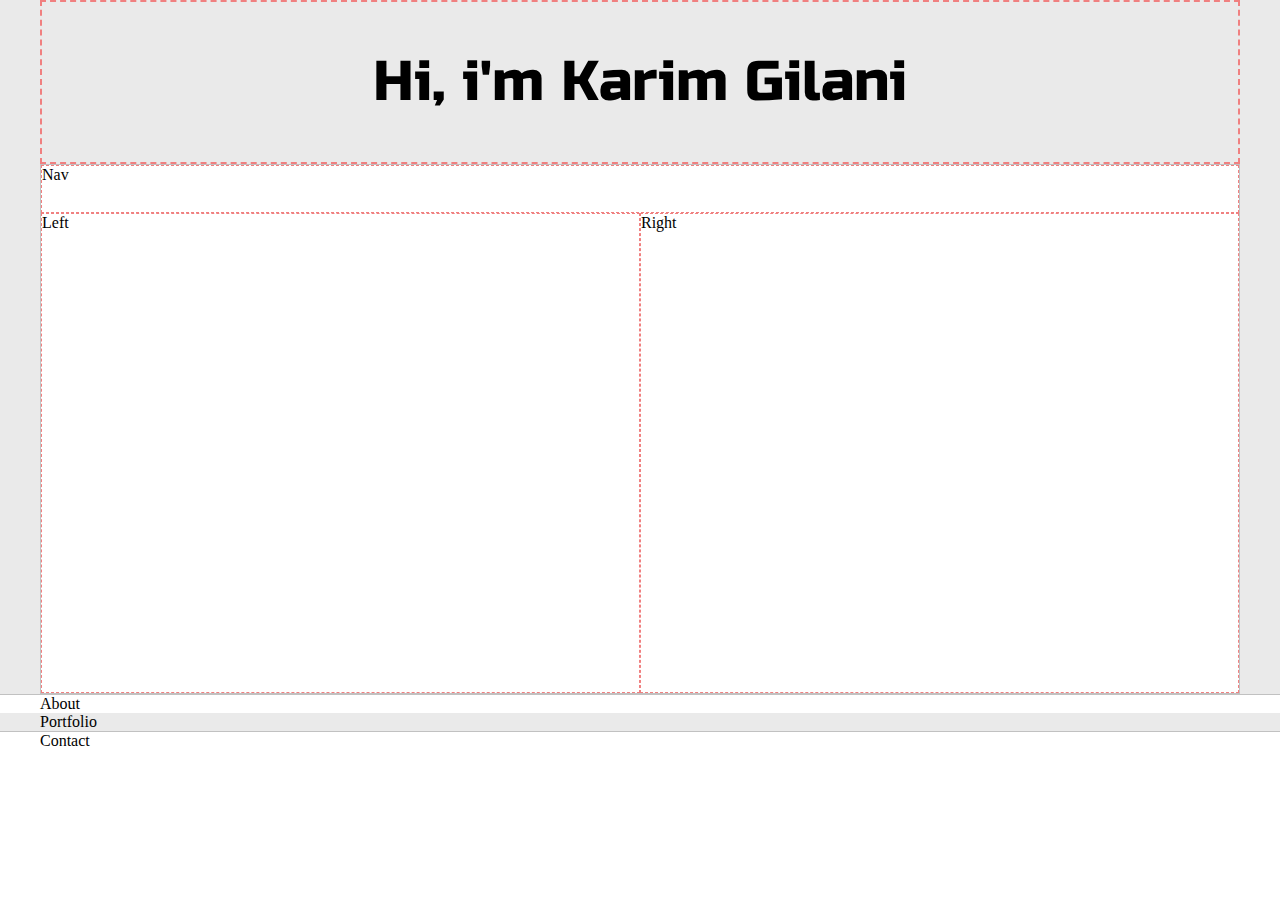
==== index.html @ 6370fdde "Building static portfolio website" ====
<!DOCTYPE html PUBLIC "-//W3C//DTD XHTML 1.0 Transitional//EN" "http://www.w3.org/TR/xhtml1/DTD/xhtml1-transitional.dtd">
<html xmlns="http://www.w3.org/1999/xhtml">
<head>
<meta http-equiv="Content-Type" content="text/html; charset=utf-8" />
<title>Karim Gilani</title>
<link rel="stylesheet" href="default.css" type="text/css" />
<link href="https://fonts.googleapis.com/css2?family=Russo+One&display=swap" rel="stylesheet">
<link href="https://fonts.googleapis.com/css2?family=Roboto+Mono:wght@500&family=Russo+One&display=swap" rel="stylesheet">
</head>

<body>

<section class="s1">
	<div class="main-container">
		<div class="greeding-wrapper">
			<h1>Hi, i'm Karim Gilani</h1>
		</div>
       	<div class="intro-wrapper">
        	<div class="nav-wrapper">
            	Nav
        	</div>
            <div class="left-column">
            	Left
        	</div>
            <div class="right-column">
            	Right
        	</div>
        </div>

	</div>
</section>

<section class="s2">
	<div class="main-container">
		About
	</div>
</section>


<section class="s1">
	<div class="main-container">
		Portfolio
	</div>
</section>



<section class="s2">
	<div class="main-container">
		Contact
	</div>
</section>

</body>
</html>
---- default.css ----
@charset "utf-8";
/* CSS Document */



:root{
	--mainColor:#eaeaea;
	--secondaryColor:#fff;
	--borderColor:#c1c1c1;
	--mainText:black;
	--secondaryText:#4b5156;}

body {
	padding:0px;
	margin:0px;}
	



h1,h2,h3,h4,h5,h6,strong {
	color:var(--mainText);
	font-family: 'Russo One', sans-serif;
	font-weight:500;
	
	}
	
a{
	color:#17a2b8;
	text-decoration:none;
}

ul {
	list-style:none;}
	
h1{font-size:56px;}
h2{font-size:36px;}
h3{font-size:28px;}
h4{font-size:24px;}
h5{font-size:20px;}
h6{font-size:16px;}


p,li,span,label,input,textarea{
	
		color:var(--secondaryText);
		font-family: 'Roboto Mono', monospace;
}

.s1 {
	background-color:var(--mainColor);
	border-bottom:1px solid var(--borderColor);
	overflow:auto;
	}

.s2 {
	background-color:var(--secondaryColor);
	border-bottom:var(--borderColor);
	overflow:auto;

	}
	
.main-container {
	width:1200px;
	margin:0 auto;
}

.greeding-wrapper{
	display:grid;
	border:2px dashed lightcoral;
	min-height:10em;
	text-align:center;
	align-content:center;}
	
.intro-wrapper {
	background-color:var(--secondaryColor);
	border:1px solid var(--borderColor);
	display:grid;
	grid-template-columns:1fr 1fr;
	grid-template-rows:3em 30em;
	grid-template-areas:
	'nav-wrapper nav-wrapper'
	'left-column right-column'
	;	
	}
	
.nav-wrapper{
	grid-area:nav-wrapper;
	border:1px dashed lightcoral;
	 
	}
.left-column{
	grid-area:left-column;
	border:1px dashed lightcoral; 
}
.right-column{
	grid-area:right-column;
	border:1px dashed lightcoral; 
}


@media screen and (max-width:1200px){
.main-container {
	width:95%;
}
	
	
	}
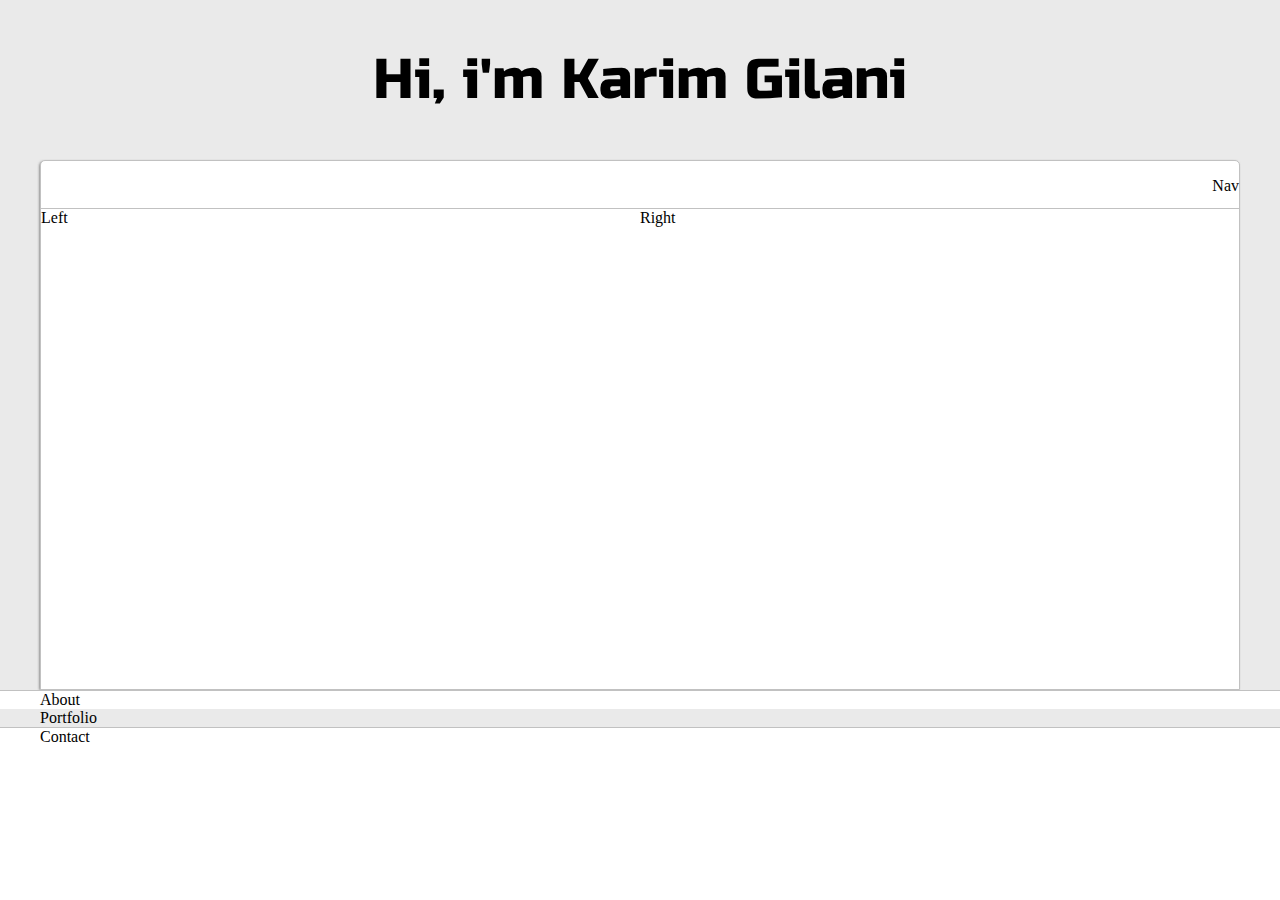
==== commit eabef808: "updates" ====
--- a/index.html
+++ b/index.html
@@ -17,7 +17,17 @@
 		</div>
        	<div class="intro-wrapper">
         	<div class="nav-wrapper">
-            	Nav
+            	<div class="dots-wrapper">
+                	<div class="dot-1">
+                    </div>
+                    <div class="dot-2">
+                    </div>
+                    <div class="dot-3">
+                    </div>
+                </div>
+                <ul id="navigation">
+                	Nav
+                </ul>
         	</div>
             <div class="left-column">
             	Left
--- a/default.css
+++ b/default.css
@@ -66,7 +66,6 @@
 
 .greeding-wrapper{
 	display:grid;
-	border:2px dashed lightcoral;
 	min-height:10em;
 	text-align:center;
 	align-content:center;}
@@ -80,21 +79,26 @@
 	grid-template-areas:
 	'nav-wrapper nav-wrapper'
 	'left-column right-column'
-	;	
+	;
+	border-radius:5px 5px 0 0;
+	-webkit-box-shadow:-1px 1px 3px -1px rgba(0,0,0,0.75);	
+	-moz-box-shadow:-1px 1px 3px -1px rgba(0,0,0,0.75);	
+	box-shadow:-1px 1px 3px -1px rgba(0,0,0,0.75);	
+
 	}
 	
 .nav-wrapper{
 	grid-area:nav-wrapper;
-	border:1px dashed lightcoral;
+	border-bottom:1px solid var(--borderColor);
+	display:flex;
+	justify-content:space-between;
 	 
 	}
 .left-column{
 	grid-area:left-column;
-	border:1px dashed lightcoral; 
 }
 .right-column{
 	grid-area:right-column;
-	border:1px dashed lightcoral; 
 }
 
 
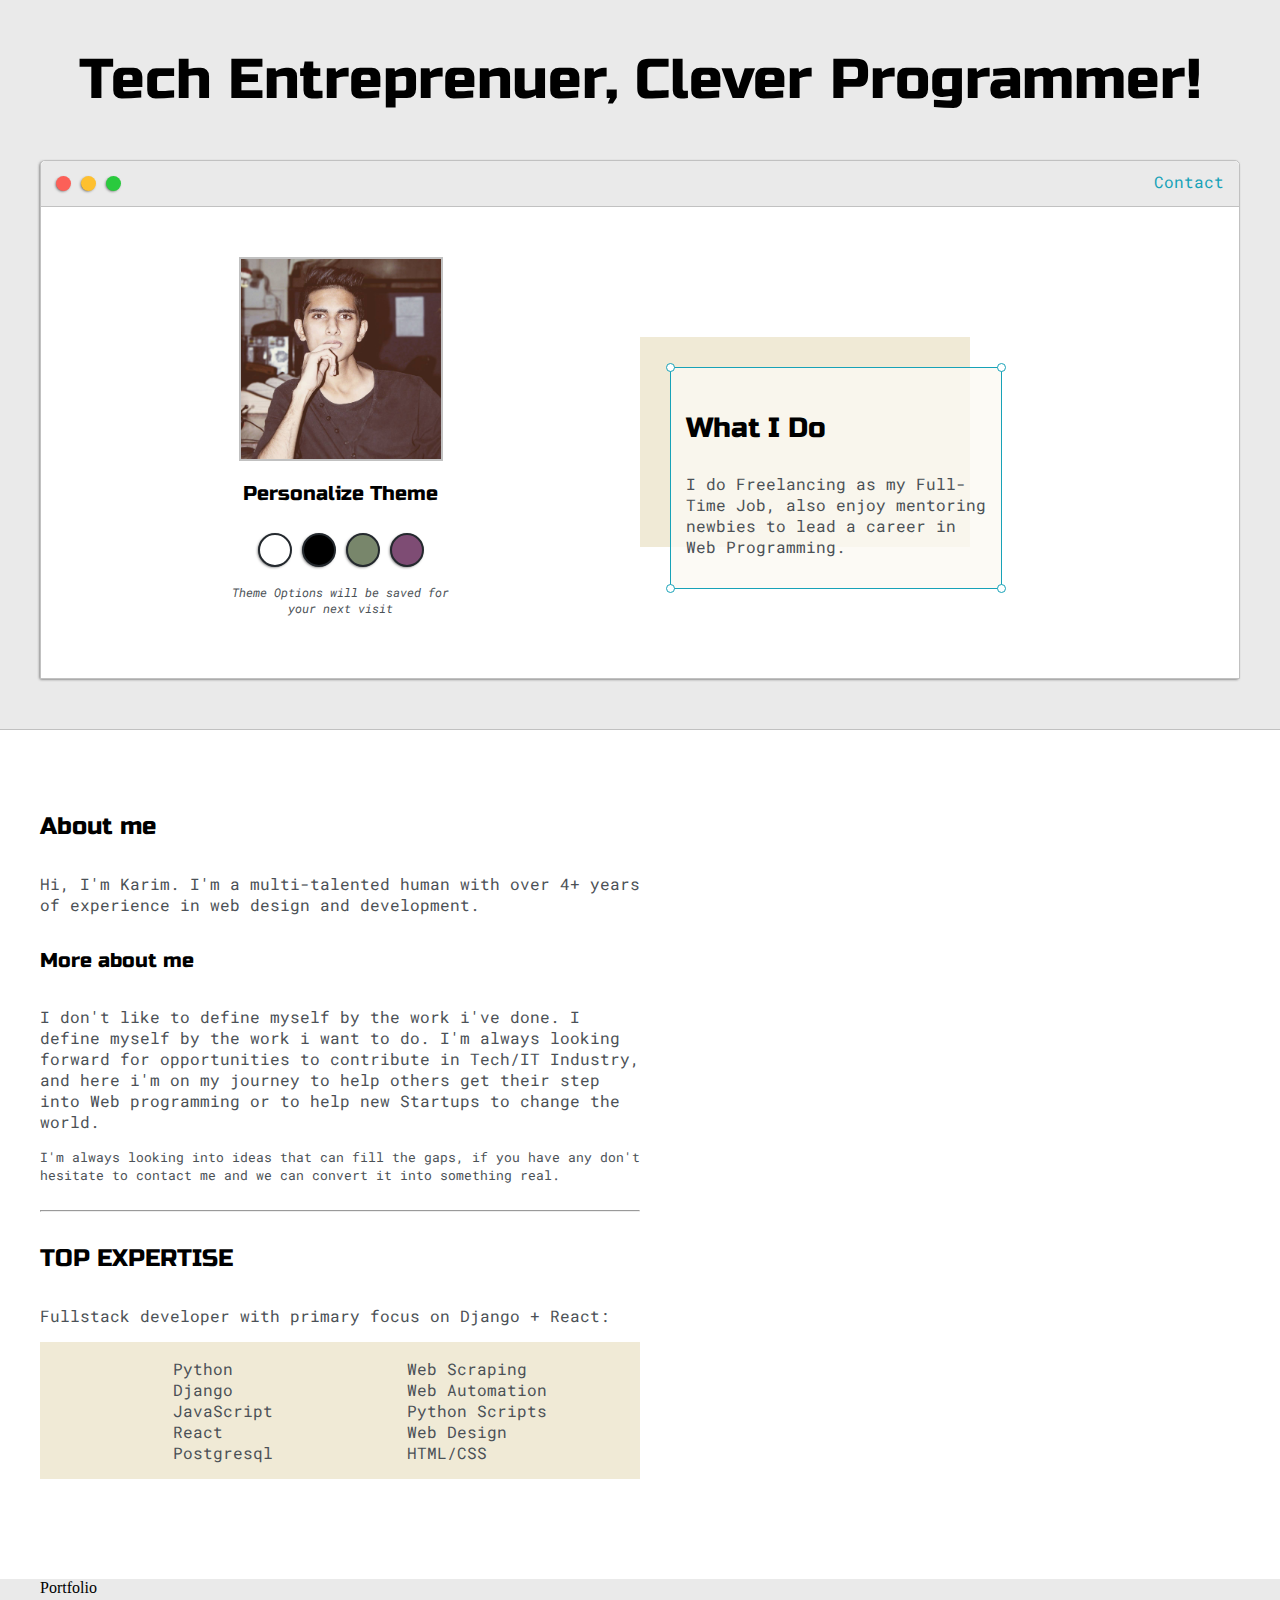
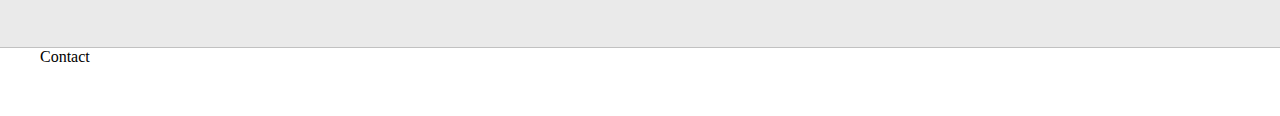
==== commit c4107ab2: "update" ====
--- a/index.html
+++ b/index.html
@@ -13,27 +13,46 @@
 <section class="s1">
 	<div class="main-container">
 		<div class="greeding-wrapper">
-			<h1>Hi, i'm Karim Gilani</h1>
+			<h1>Tech Entreprenuer, Clever Programmer!</h1>
 		</div>
        	<div class="intro-wrapper">
         	<div class="nav-wrapper">
             	<div class="dots-wrapper">
-                	<div class="dot-1">
+                	<div id="dot-1" class="browser-dot">
                     </div>
-                    <div class="dot-2">
+                    <div id="dot-2" class="browser-dot">
                     </div>
-                    <div class="dot-3">
+                    <div id="dot-3" class="browser-dot">
                     </div>
                 </div>
                 <ul id="navigation">
-                	Nav
+                	<li>
+                    	<a href="#">Contact</a>
+                    </li>
                 </ul>
         	</div>
             <div class="left-column">
-            	Left
+            	<img src="Images/profile picture.jpg" id="profile-pic" />
+                <h5 style="text-align:center; line-height:0;">Personalize Theme</h5>
+                <div id="theme-settings">
+                	<div id="light-mode" class="theme-dot"></div>
+                    <div id="blue-mode" class="theme-dot"></div>
+                    <div id="green-mode" class="theme-dot"></div>
+                    <div id="purple-mode" class="theme-dot"></div>
+                </div>
+                <p id="settings-note">Theme Options will be saved for <br /> your next visit</p>
         	</div>
             <div class="right-column">
-            	Right
+            	<div id="preview-shadow">
+            		<div id="preview">
+                		<div id="corner-tl" class="corner"></div>
+                		<div id="corner-tr" class="corner"></div>
+                		<h3>What I Do</h3>
+                		<p>I do Freelancing as my Full-Time Job, also enjoy mentoring newbies to lead a career in Web Programming.</p>
+                		<div id="corner-br" class="corner"></div>
+                		<div id="corner-bl" class="corner"></div>
+                	</div>
+                </div>
         	</div>
         </div>
 
@@ -42,7 +61,46 @@
 
 <section class="s2">
 	<div class="main-container">
-		About
+		<div class="about-wrapper">
+        	<div class="about-me">
+            <h4>About me</h4>
+            <p>Hi, I'm Karim. I'm a multi-talented human with over 4+ years of experience in web design and development.</p>
+            <h5>More about me</h5>
+            <p>I don't like to define myself by the work i've done. I define myself by the work i want to do. 
+            I'm always looking forward for opportunities to contribute in Tech/IT Industry, and here i'm on my journey to help 
+            others get their step into Web programming or to help new Startups to change the world.</p>
+            <small>I'm always looking into ideas that can fill the gaps, if you have any don't hesitate to contact me and we 
+            can convert it into something real.</small>
+            
+            <br />
+            <br />
+            <hr />
+            <h4>TOP EXPERTISE</h4>
+            <p>Fullstack developer with primary focus on Django + React: </p>
+            <div id="skills">
+            	<ul>
+            		<li>Python</li>
+            		<li>Django</li>
+            		<li>JavaScript</li>
+            		<li>React</li>
+            		<li>Postgresql</li>
+            	</ul>
+            	
+                <ul>
+            		<li>Web Scraping</li>
+            		<li>Web Automation</li>
+            		<li>Python Scripts</li>
+            		<li>Web Design</li>
+            		<li>HTML/CSS </li>
+            	</ul>
+                
+            </div>
+        	</div>
+            
+            <div class="hire-me">
+            
+            </div>
+        </div>
 	</div>
 </section>
 
--- a/default.css
+++ b/default.css
@@ -8,7 +8,11 @@
 	--secondaryColor:#fff;
 	--borderColor:#c1c1c1;
 	--mainText:black;
-	--secondaryText:#4b5156;}
+	--secondaryText:#4b5156;
+	--dotBorder:#24292e;
+	--previewBg:rgb(251,249,243,0.8);
+	--previewShadow:#f0ead6;
+	}
 
 body {
 	padding:0px;
@@ -40,7 +44,7 @@
 h6{font-size:16px;}
 
 
-p,li,span,label,input,textarea{
+p,li,span,label,input,textarea,small{
 	
 		color:var(--secondaryText);
 		font-family: 'Roboto Mono', monospace;
@@ -62,6 +66,7 @@
 .main-container {
 	width:1200px;
 	margin:0 auto;
+	padding-bottom:50px;
 }
 
 .greeding-wrapper{
@@ -75,7 +80,6 @@
 	border:1px solid var(--borderColor);
 	display:grid;
 	grid-template-columns:1fr 1fr;
-	grid-template-rows:3em 30em;
 	grid-template-areas:
 	'nav-wrapper nav-wrapper'
 	'left-column right-column'
@@ -92,14 +96,142 @@
 	border-bottom:1px solid var(--borderColor);
 	display:flex;
 	justify-content:space-between;
+	background-color:var(--mainColor);
+	border-radius:5px 5px 0 0;
+
 	 
 	}
+#navigation {
+	margin:0px;
+	padding:10px;}
+	
+#navigation li {
+	display:inline-block;
+	margin-right:5px;
+	margin-left:5px;}
+	
+.dots-wrapper {
+	display:flex;
+	padding:10px;}
+	
+.browser-dot {
+	background-color:#000;
+	height:15px;
+	width:15px;
+	border-radius:50%;
+	margin:5px;
+	-webkit-box-shadow:-1px 1px 3px -1px rgba(0,0,0,0.75);	
+	-moz-box-shadow:-1px 1px 3px -1px rgba(0,0,0,0.75);	
+	box-shadow:-1px 1px 3px -1px rgba(0,0,0,0.75);
+	
+	}
+	
+#dot-1{background-color:#FC6058;}
+#dot-2{background-color:#FEC02F;}
+#dot-3{background-color:#2ACA3E;}
+
+
+
 .left-column{
 	grid-area:left-column;
+	padding-top:50px;
+	padding-bottom:50px;
 }
 .right-column{
 	grid-area:right-column;
-}
+	display:grid;
+	align-content:center;
+	padding-top:50px;
+	padding-bottom:50px;
+}
+#preview-shadow{
+	
+	background-color:var(--previewShadow);
+	width:300px;
+	height:180px;
+	padding-left:30px;
+	padding-top:30px;}
+
+#preview {
+	width:300px;
+	border:1.5px solid #17a2b8;
+	background-color:var(--previewBg);
+	padding:15px;
+	position:relative;}
+	
+.corner {
+	height:7px;
+	width:7px;
+	border-radius:50%;
+	border:1.5px solid #17a2b8;
+	background-color:#fff;
+	position:absolute;
+	}
+	
+#corner-tl{
+	top:-5px;
+	left:-5px;}
+	
+#corner-tr{
+	top:-5px;
+	right:-5px;}
+	
+#corner-br{
+	bottom:-5px;
+	right:-5px;}
+	
+#corner-bl{
+	bottom:-5px;
+	left:-5px;}
+
+
+#profile-pic {
+	height:200px;
+	width:200px;
+	object-fit:cover;
+	border:2px solid var(--borderColor);
+	display:block;
+	margin:0 auto;}
+
+#theme-settings {
+	display:flex;
+	justify-content:center;}
+
+.theme-dot {
+	height:30px;
+	width:30px;
+	border-radius:50%;
+	-webkit-box-shadow:-1px 1px 3px -1px rgba(0,0,0,0.75);	
+	-moz-box-shadow:-1px 1px 3px -1px rgba(0,0,0,0.75);	
+	box-shadow:-1px 1px 3px -1px rgba(0,0,0,0.75);
+	cursor:pointer;
+	background-color:black;
+	margin:5px;
+	border:2px solid var(--dotBorder);}
+	
+.theme-dot:hover {
+	border-width:5px;}
+	
+#light-mode {background-color:#fff;}
+#bue-mode {background-color:#192734;}
+#green-mode {background-color:#78866b;}
+#purple-mode {background-color:#7E4C74;}
+
+#settings-note {
+	font-size:12px;
+	font-style:italic;
+	text-align:center;}
+
+.about-wrapper{
+	display:grid;
+	grid-template-columns:repeat(auto-fit, minmax(320px, 1fr));
+	padding-top:50px;
+	padding-bottom:50px;}
+	
+#skills {
+	display:flex;
+	justify-content:space-evenly;
+	background-color:var(--previewShadow);}
 
 
 @media screen and (max-width:1200px){
@@ -110,5 +242,22 @@
 	
 	}
 	
+@media screen and (max-width:800px){
+.intro-wrapper {
+	
+	grid-template-columns:1fr;
+	grid-template-areas:
+	'nav-wrapper'
+	'left-column'
+	'right-column'
+	;
+	
+	}
+.right-column {
+	justify-content:center;}
+	
+	
+	}
+	
 	
 	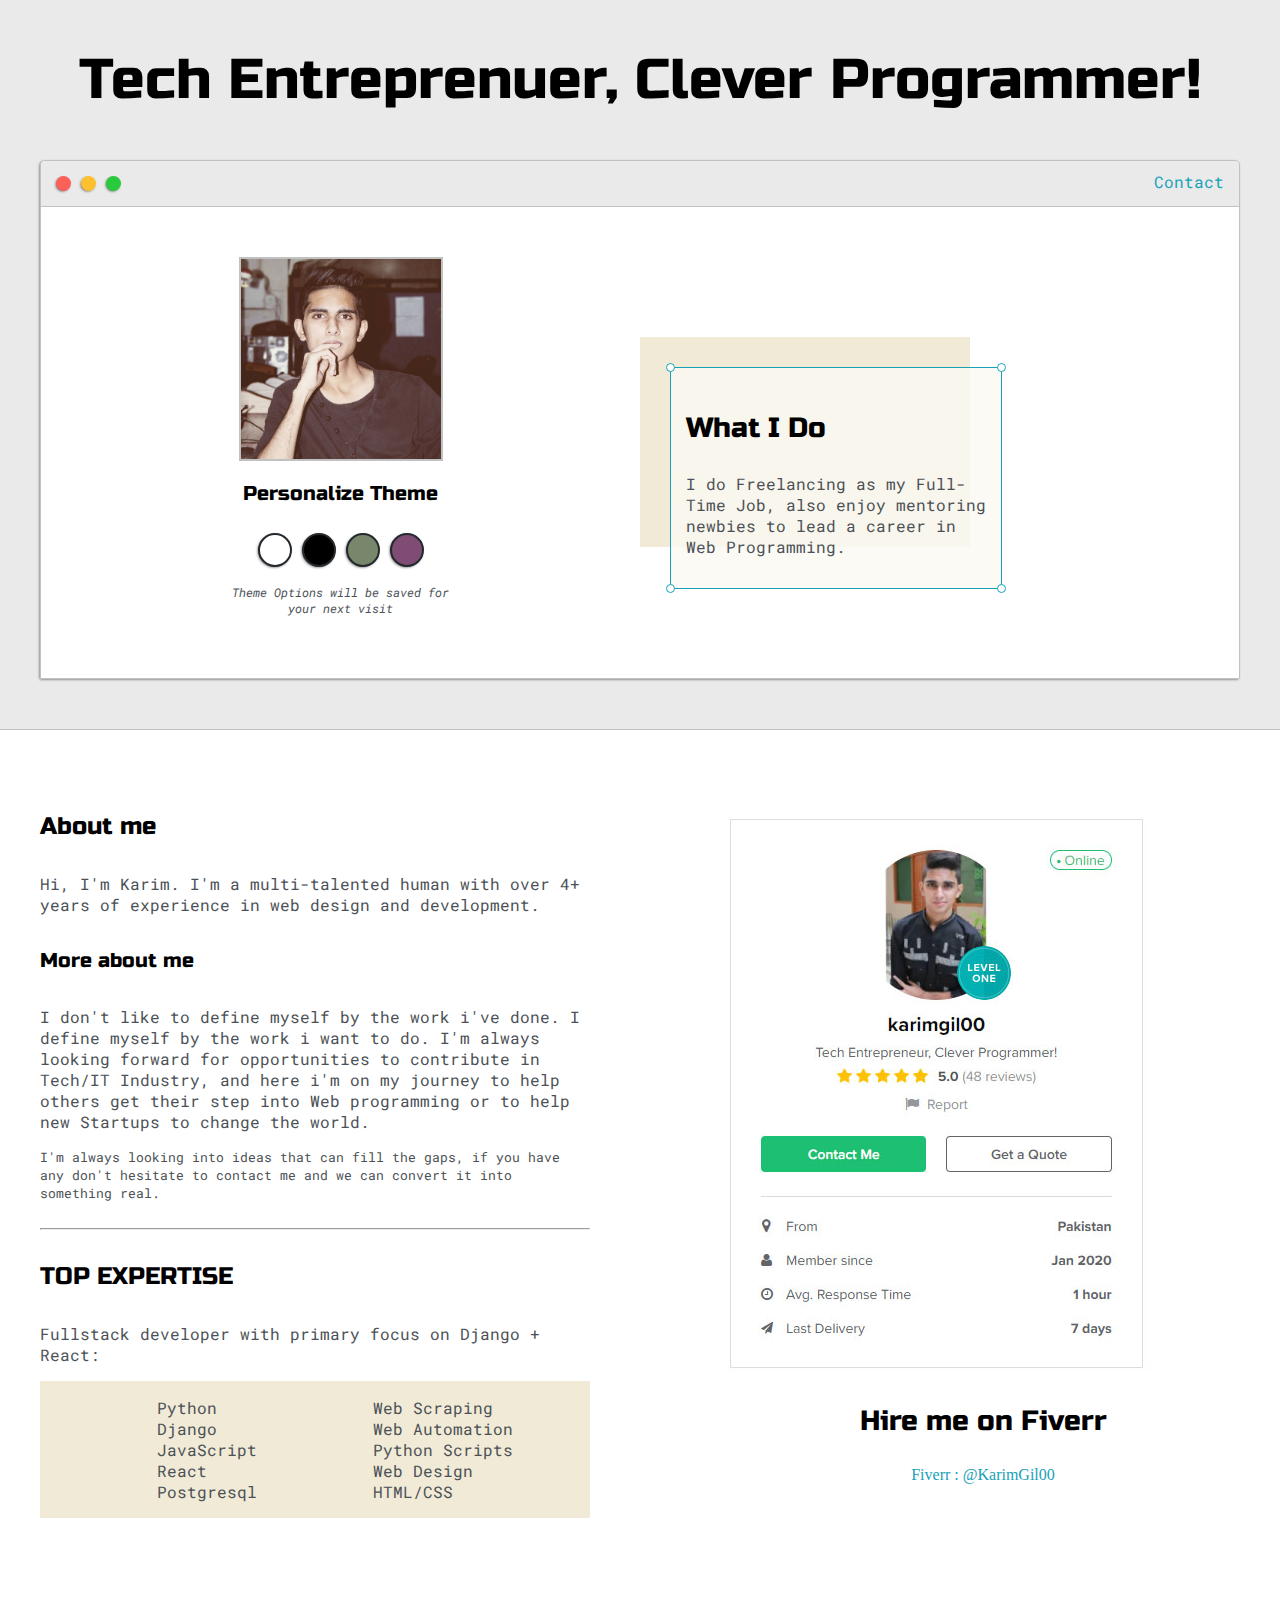
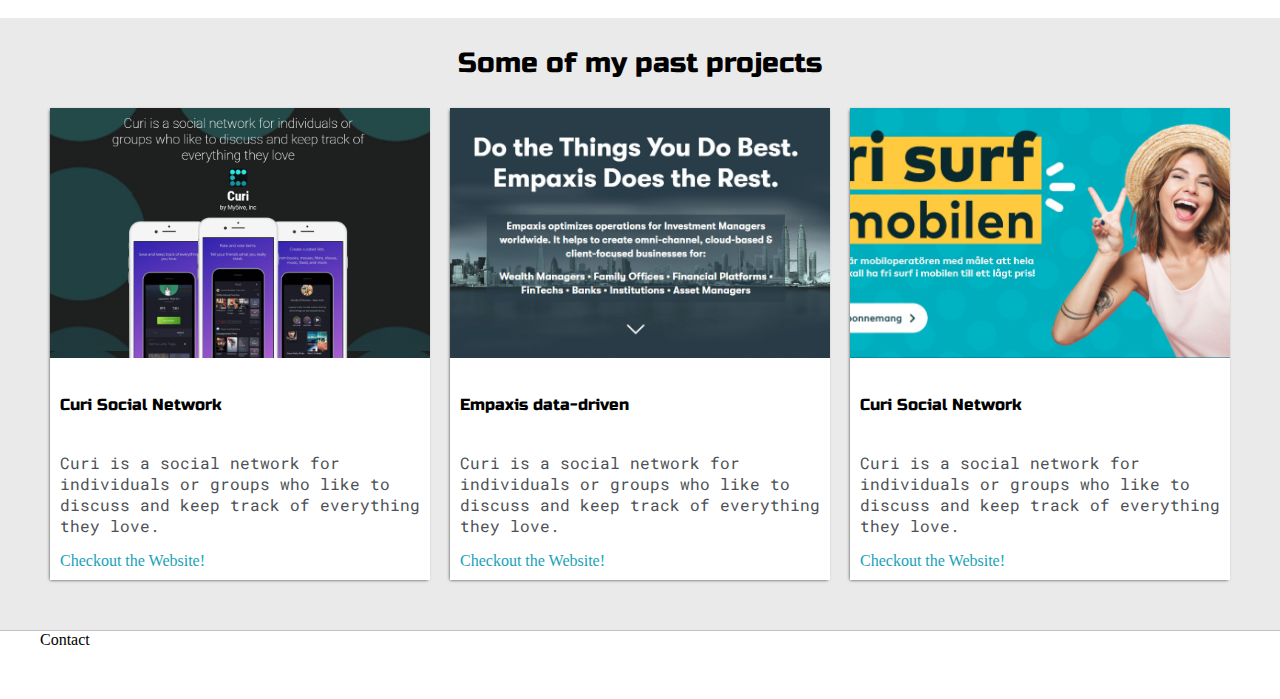
==== commit 0b417e6e: "update" ====
--- a/index.html
+++ b/index.html
@@ -98,7 +98,9 @@
         	</div>
             
             <div class="hire-me">
-            
+            <img src="Images/fiverr profile.jpg" id="hire-image" />
+            <h3>Hire me on Fiverr</h3>
+            <a target="_blank" href="https://www.fiverr.com/karimgil00">Fiverr : @KarimGil00</a>
             </div>
         </div>
 	</div>
@@ -107,7 +109,39 @@
 
 <section class="s1">
 	<div class="main-container">
-		Portfolio
+        <h3 style="text-align:center">Some of my past projects</h3>
+
+		<div class="post-wrapper">
+        	<div class="post">
+            	<img src="Images/Portfolio 1.jpg" class="thumbnail" />
+            	<div class="post-preview">
+                <h6 class="post-title">Curi Social Network</h6>
+                <p class="post-intro">Curi is a social network for individuals or groups who like to discuss and keep track of everything they love.</p>
+                <a href="">Checkout the Website!</a>
+                </div>
+            </div>
+            
+            <div class="post">
+            	<img src="Images/Portfolio 2.jpg" class="thumbnail" />
+            	<div class="post-preview">
+                <h6 class="post-title">Empaxis data-driven</h6>
+                <p class="post-intro">Curi is a social network for individuals or groups who like to discuss and keep track of everything they love.</p>
+               	<a href="">Checkout the Website!</a>
+
+                </div>
+            </div>
+            
+            <div class="post">
+            	<img src="Images/Portfolio 3.jpg" class="thumbnail" />
+            	<div class="post-preview">
+                <h6 class="post-title">Curi Social Network</h6>
+                <p class="post-intro">Curi is a social network for individuals or groups who like to discuss and keep track of everything they love.</p>
+				<a href="">Checkout the Website!</a>
+
+                </div>
+            </div>
+            
+        </div>
 	</div>
 </section>
 
--- a/default.css
+++ b/default.css
@@ -226,13 +226,40 @@
 	display:grid;
 	grid-template-columns:repeat(auto-fit, minmax(320px, 1fr));
 	padding-top:50px;
-	padding-bottom:50px;}
+	padding-bottom:50px;
+	gap:100px;}
 	
 #skills {
 	display:flex;
 	justify-content:space-evenly;
 	background-color:var(--previewShadow);}
 
+.hire-me {display:grid;
+align-content:center;
+text-align:center;
+margin-left:4vh;}
+
+.post-wrapper{
+	display:grid;
+	grid-template-columns:repeat(auto-fit,380px);
+	gap:20px;
+	justify-content:center;
+	}
+.post {
+	background-color:#FFF;
+	-webkit-box-shadow:-1px 1px 3px -1px rgba(0,0,0,0.75);	
+	-moz-box-shadow:-1px 1px 3px -1px rgba(0,0,0,0.75);	
+	box-shadow:-1px 1px 3px -1px rgba(0,0,0,0.75);}
+	
+.post-preview {
+	margin:10px;}
+
+
+.thumbnail {
+	height:250px;
+	width:100%;
+	display:block;
+	object-fit:cover;}
 
 @media screen and (max-width:1200px){
 .main-container {
@@ -256,6 +283,9 @@
 .right-column {
 	justify-content:center;}
 	
+..post-wrapper{
+	grid-template-columns:1fr;
+	}
 	
 	}
 	
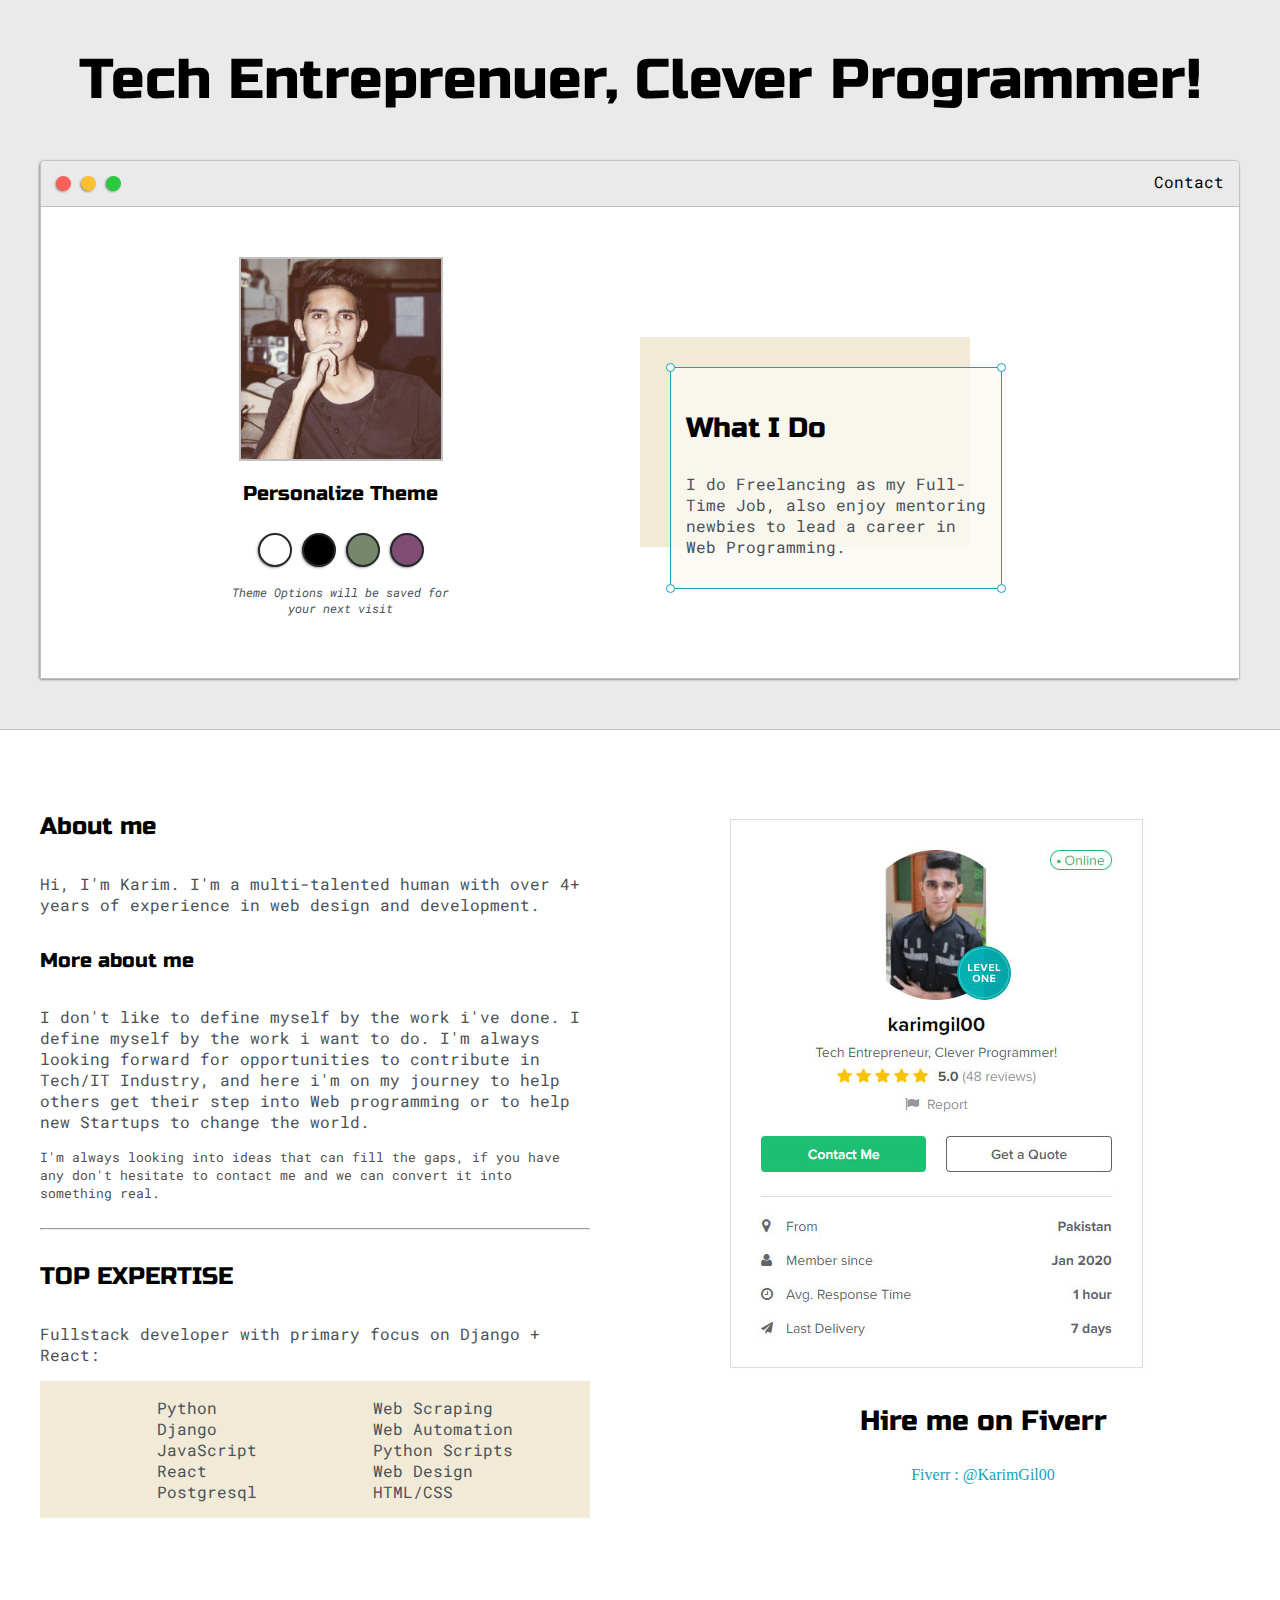
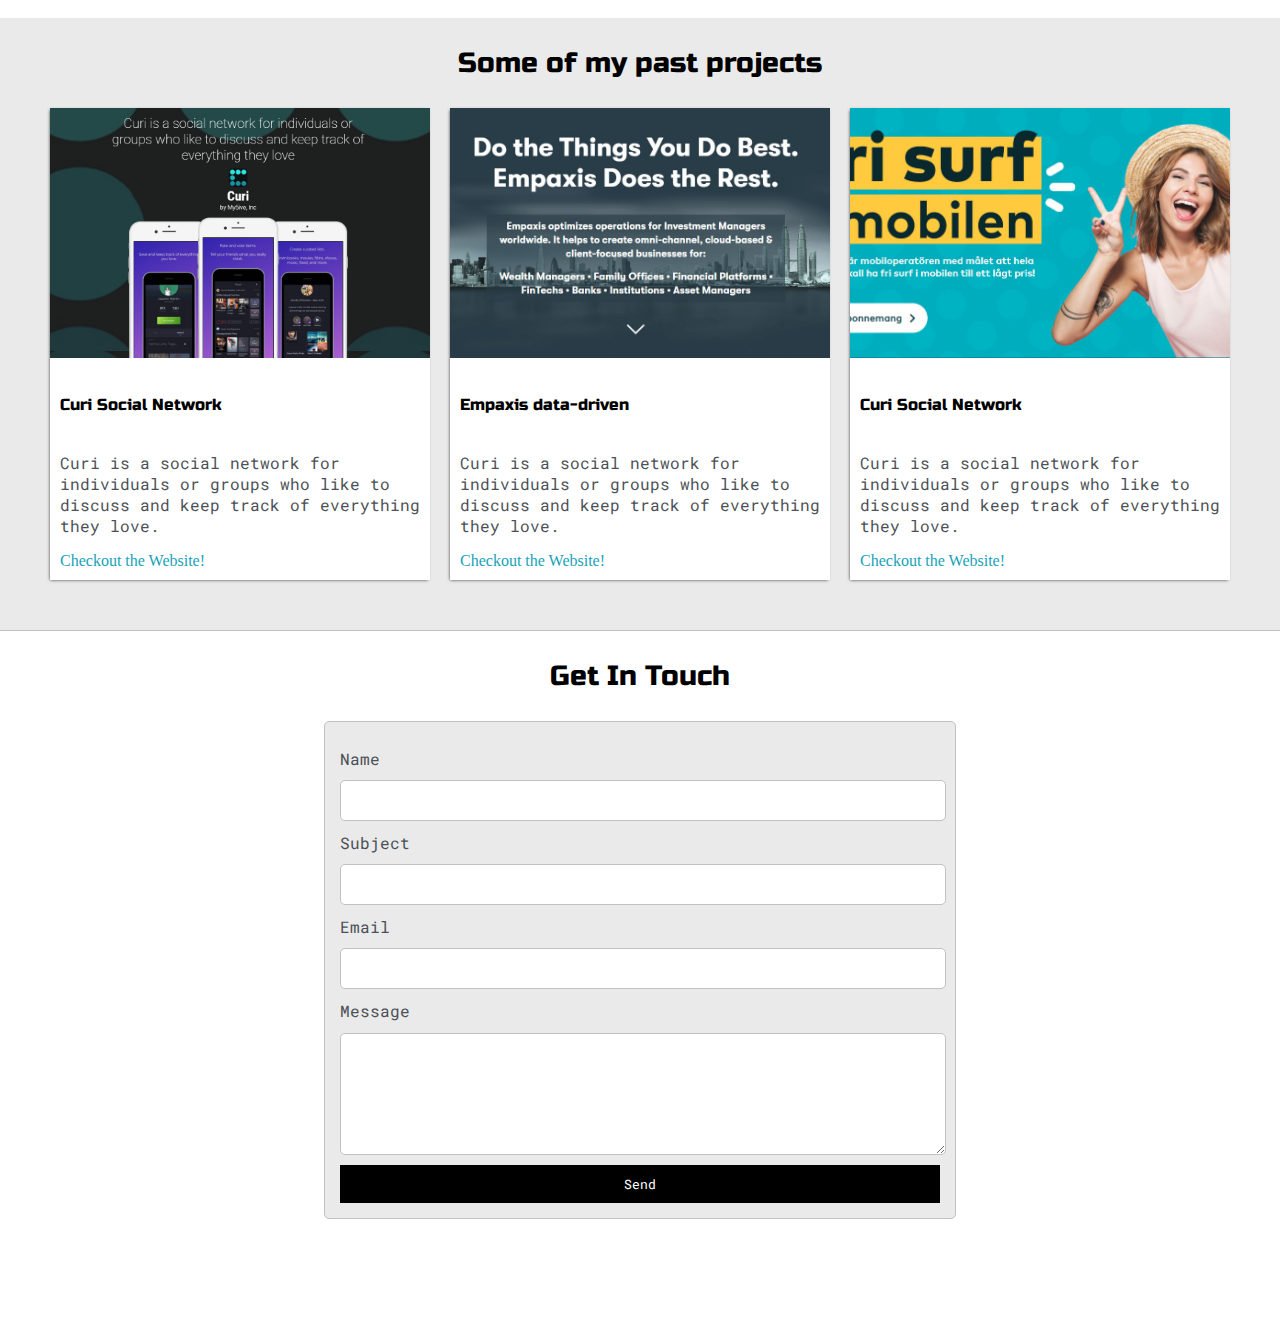
==== commit 91cc35d9: "Complete Static Website" ====
--- a/index.html
+++ b/index.html
@@ -4,6 +4,7 @@
 <meta http-equiv="Content-Type" content="text/html; charset=utf-8" />
 <title>Karim Gilani</title>
 <link rel="stylesheet" href="default.css" type="text/css" />
+<link id="theme-style" rel="stylesheet" href="" type="text/css" />
 <link href="https://fonts.googleapis.com/css2?family=Russo+One&display=swap" rel="stylesheet">
 <link href="https://fonts.googleapis.com/css2?family=Roboto+Mono:wght@500&family=Russo+One&display=swap" rel="stylesheet">
 </head>
@@ -35,10 +36,10 @@
             	<img src="Images/profile picture.jpg" id="profile-pic" />
                 <h5 style="text-align:center; line-height:0;">Personalize Theme</h5>
                 <div id="theme-settings">
-                	<div id="light-mode" class="theme-dot"></div>
-                    <div id="blue-mode" class="theme-dot"></div>
-                    <div id="green-mode" class="theme-dot"></div>
-                    <div id="purple-mode" class="theme-dot"></div>
+                	<div data-mode="light" id="light-mode" class="theme-dot"></div>
+                    <div data-mode="blue" id="blue-mode" class="theme-dot"></div>
+                    <div data-mode="green" id="green-mode" class="theme-dot"></div>
+                    <div data-mode="purple" id="purple-mode" class="theme-dot"></div>
                 </div>
                 <p id="settings-note">Theme Options will be saved for <br /> your next visit</p>
         	</div>
@@ -149,9 +150,29 @@
 
 <section class="s2">
 	<div class="main-container">
-		Contact
+		<h3 style="text-align: center;">Get In Touch</h3>
+
+			<form id="contact-form">
+				<a name="contact"></a>
+
+				<label>Name</label>
+				<input class="input-field" type="text" name="name">
+
+				<label>Subject</label>
+				<input class="input-field" type="text" name="subject">
+
+				<label>Email</label>
+				<input class="input-field" type="text" name="email">
+
+				<label>Message</label>
+				<textarea class="input-field" name="message"></textarea>
+
+				<input id="submit-btn" type="submit" value="Send">
+			</form>
 	</div>
 </section>
 
+<script type="text/javascript" src="script.js"></script>
+
 </body>
 </html>
--- a/default.css
+++ b/default.css
@@ -12,13 +12,15 @@
 	--dotBorder:#24292e;
 	--previewBg:rgb(251,249,243,0.8);
 	--previewShadow:#f0ead6;
+	--buttonColor:black;
 	}
 
 body {
 	padding:0px;
 	margin:0px;}
 	
-
+* {
+	transition:0.5s;}
 
 
 h1,h2,h3,h4,h5,h6,strong {
@@ -104,6 +106,9 @@
 #navigation {
 	margin:0px;
 	padding:10px;}
+	
+#navigation a{
+	color:var(--mainText);}
 	
 #navigation li {
 	display:inline-block;
@@ -246,7 +251,7 @@
 	justify-content:center;
 	}
 .post {
-	background-color:#FFF;
+	background-color:var(--secondaryColor);
 	-webkit-box-shadow:-1px 1px 3px -1px rgba(0,0,0,0.75);	
 	-moz-box-shadow:-1px 1px 3px -1px rgba(0,0,0,0.75);	
 	box-shadow:-1px 1px 3px -1px rgba(0,0,0,0.75);}
@@ -260,6 +265,50 @@
 	width:100%;
 	display:block;
 	object-fit:cover;}
+	
+#contact-form{
+	display: block;
+	max-width: 600px;
+	margin: 0 auto;
+	border: 1px solid var(--borderColor);
+	padding: 15px;
+	border-radius: 5px;
+	background-color: var(--mainColor);
+	margin-bottom: 50px;
+
+}
+
+#contact-form label{
+	line-height: 2.7em;
+}
+
+#contact-form textarea{
+	min-height: 100px;
+	font-size: 14px;
+}
+
+
+.input-field{
+	width: 100%;
+	padding-top: 10px;
+	padding-bottom:10px; 
+	background-color: var(--secondaryColor);
+	border-radius: 5px;
+	border:1px solid var(--borderColor);
+	font-size: 14px;
+}
+
+
+#submit-btn{
+	margin-top: 10px;
+	width: 100%;
+	padding-top: 10px;
+	padding-bottom:10px; 
+	color: #fff;
+	background-color: var(--buttonColor);
+	border:none;
+}
+
 
 @media screen and (max-width:1200px){
 .main-container {
